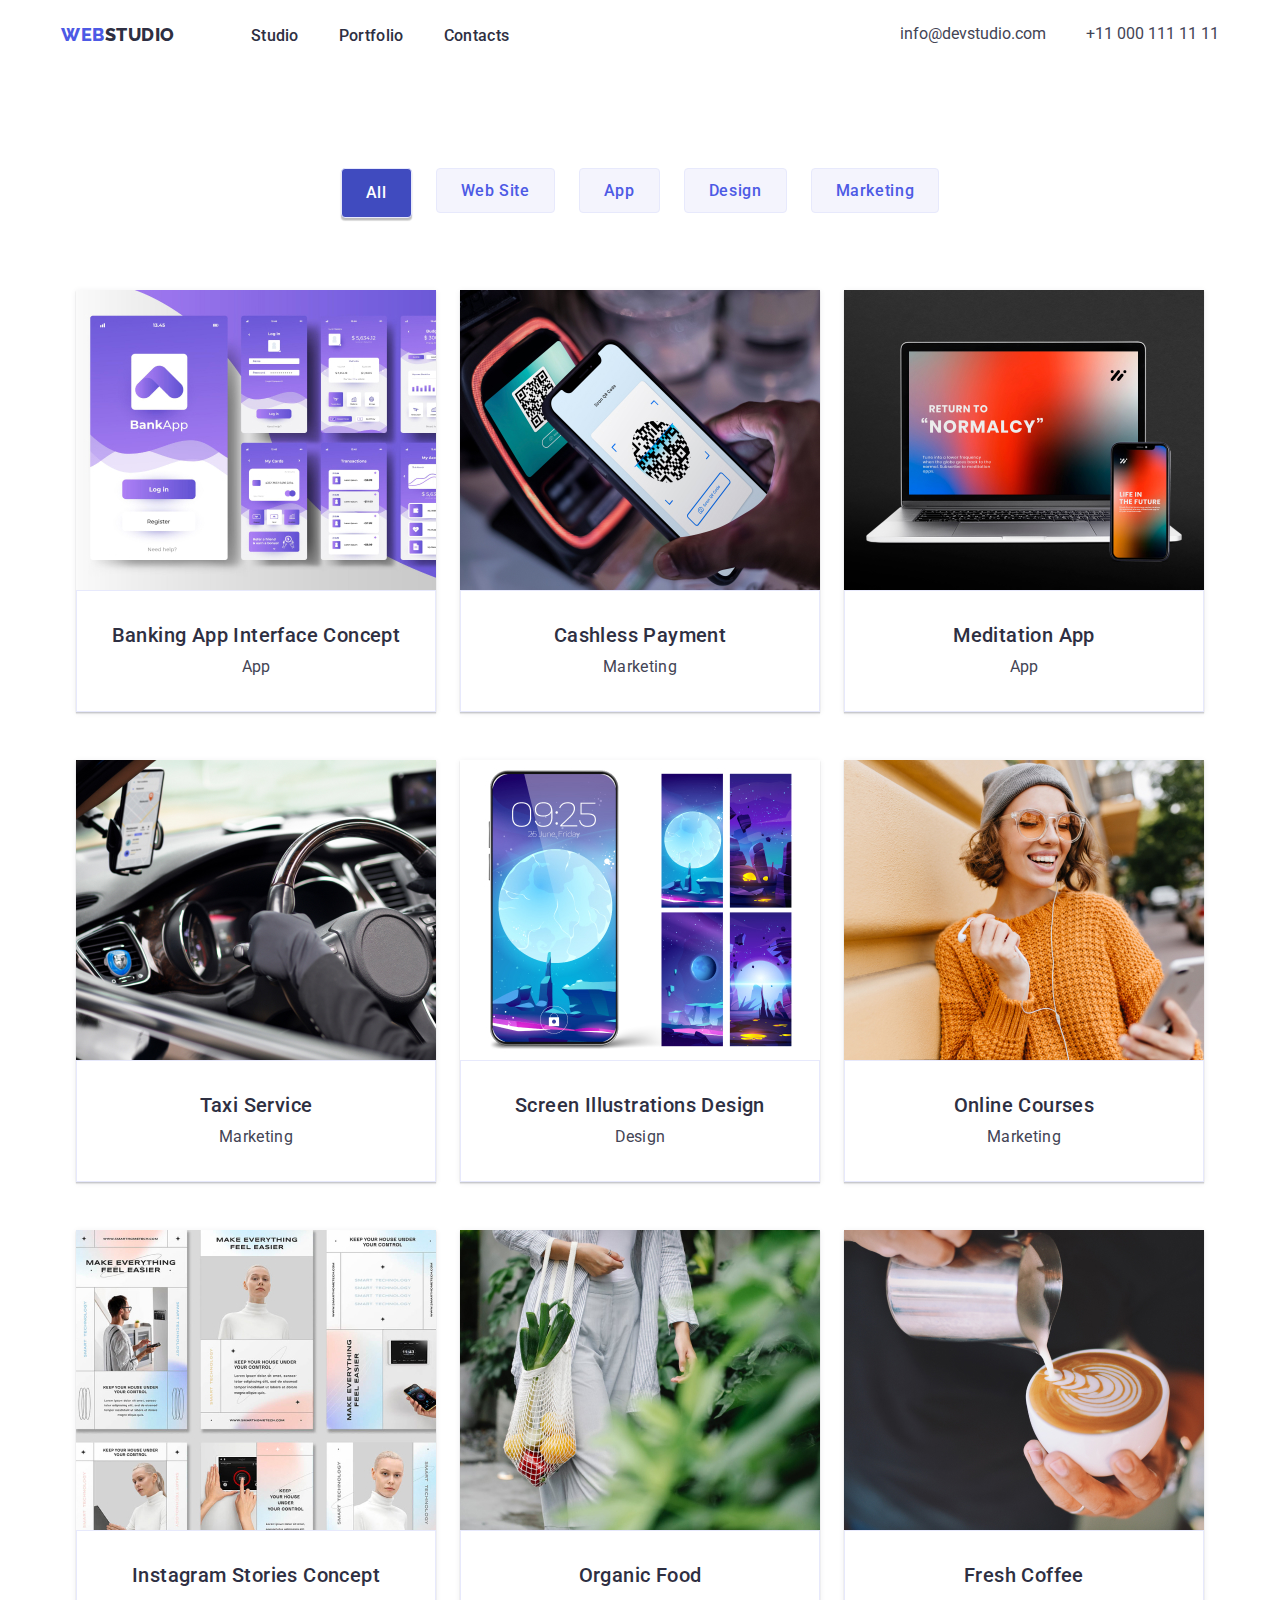
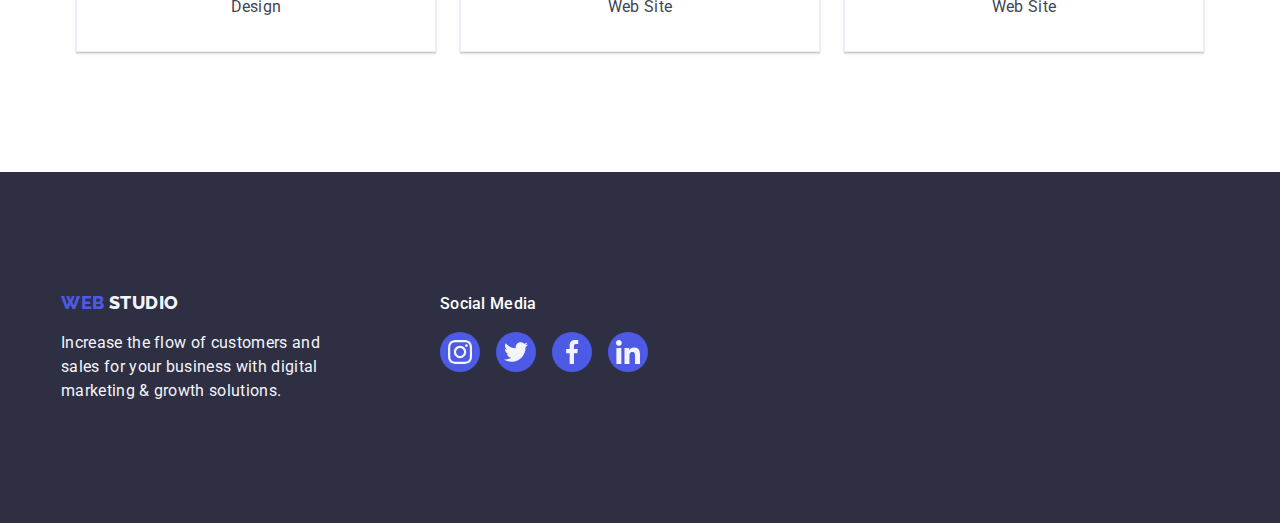
==== portfolio.html @ 4dd25c60 "Update" ====
<!DOCTYPE html>
<html lang="en">
<head>
    <meta charset="UTF-8">
    <meta name="viewport" content="width=device-width, initial-scale=1.0">
    <title>Portfolio</title>
    <link rel="stylesheet" href="css/styles.css">
    <link rel="preconnect" href="https://fonts.googleapis.com">
    <link rel="preconnect" href="https://fonts.gstatic.com" crossorigin>
    <link href="https://fonts.googleapis.com/css2?family=Raleway:wght@800&family=Roboto:wght@400;500;700;900&display=swap" rel="stylesheet">
    <link rel="stylesheet" href="node_modules/modern-normalize/modern-normalize.css">   
</head>
<body class="portfolio">

    <!--Header Section-->
    <header class="header">
        <div class="container main-header-container">
                <nav class="nav">
                    <a href="index.html" class="nav-logo">
                    <span class="iris-logo">Web</span>Studio
                    </a>
                    <ul class="nav-list">
                        <li class="nav-list-item"><a href="index.html" class="nav-list-item-link">Studio</a></li>
                        <li class="nav-list-item"><a href="portfolio.html" class="nav-list-item-link">Portfolio</a></li>
                        <li class="nav-list-item"><a href="/" class="nav-list-item-link">Contacts</a></li>
                    </ul>
                </nav>
                <address class="address">
                    <ul class="address-contacts-list">
                        <li class="address-contact-list-item1"><a href="emailto:info@devstudio.com" class="address-contact-item-link">info@devstudio.com</a></li>
                        <li class="address-contact-list-item"><a href="tel:+110001111111" class="address-contact-item-link">+11 000 111 11 11</a></li>
                    </ul>
                </address>
        </div>

    </header>

<!--Main Section-->
    <main>
        
        <section class="filter-button-wrap">
                <div class="container button-container">
                    <ul class="filter-buttons-list">
                        <li class="filter-buttons-list-item"><button type="button" class="filter-button-item active">All</button></li>
                        <li class="filter-buttons-list-item"><button type="button" class="filter-button-item">Web Site</button></li>
                        <li class="filter-buttons-list-item"><button type="button" class="filter-button-item">App</button></li>
                        <li class="filter-buttons-list-item"><button type="button" class="filter-button-item">Design</button></li>
                        <li class="filter-buttons-list-item"><button type="button" class="filter-button-item">Marketing</button></li>
                    </ul>
                </div>
        </section>

        <section class="section-portfolio-features">
            <div class="container feature-list-container">
                
                    <ul class="portfolio-features-list">
                        
                            <li class="portfolio-features-list-item">
                                <figure class="portfolio-figure">
                                    <img class="features-list-img" src="image/img.jpg" alt="bank app" width="360">
                                    <figcaption>14 Stylish and User-Friendly App Design Concepts · Task Manager App · 
                                        Calorie Tracker App · Exotic Fruit Ecommerce App · Cloud Storage App</figcaption>
                                    </figure> 
                                <div class="portfolio-feature-content">
                                    <h3 class="portfolio-feature-title">Banking App Interface Concept</h3>
                                    <p class="portfolio-feature-designation">App</p>
                                </div>
                            </li>
                        
                        
                            <li class="portfolio-features-list-item"> 
                                <figure class="portfolio-figure">
                                    <img class="features-list-img" src="image/img2.jpg" alt="bank app" width="360">
                                    <figcaption>14 Stylish and User-Friendly App Design Concepts · Task Manager App · 
                                        Calorie Tracker App · Exotic Fruit Ecommerce App · Cloud Storage App</figcaption>
                                    </figure> 
                                <div class="portfolio-feature-content">
                                    <h3 class="portfolio-feature-title">Cashless Payment</h3>
                                    <p class="portfolio-feature-designation">Marketing</p>
                                </div>
                            </li>
                        
                        
                            <li class="portfolio-features-list-item"> 
                                <figure class="portfolio-figure">
                                    <img class="features-list-img" src="image/img3.jpg" alt="bank app" width="360">
                                    <figcaption>14 Stylish and User-Friendly App Design Concepts · Task Manager App · 
                                        Calorie Tracker App · Exotic Fruit Ecommerce App · Cloud Storage App</figcaption>
                                    </figure>
                                <div class="portfolio-feature-content">
                                    <h3 class="portfolio-feature-title">Meditation App</h3>
                                    <p class="portfolio-feature-designation">App</p>
                                </div>
                            </li>
                        
            
                        
                            <li class="portfolio-features-list-item"> 
                                <figure class="portfolio-figure">
                                    <img class="features-list-img" src="image/img4.jpg" alt="bank app" width="360">
                                    <figcaption>14 Stylish and User-Friendly App Design Concepts · Task Manager App · 
                                        Calorie Tracker App · Exotic Fruit Ecommerce App · Cloud Storage App</figcaption>
                                    </figure>
                                <div class="portfolio-feature-content">
                                    <h3 class="portfolio-feature-title">Taxi Service</h3>
                                    <p class="portfolio-feature-designation">Marketing</p>
                                </div>
                            </li>
                        
                        
                            <li class="portfolio-features-list-item"> 
                                <figure class="portfolio-figure">
                                    <img class="features-list-img" src="image/img5.jpg" alt="bank app" width="360">
                                    <figcaption>14 Stylish and User-Friendly App Design Concepts · Task Manager App · 
                                        Calorie Tracker App · Exotic Fruit Ecommerce App · Cloud Storage App</figcaption>
                                    </figure>
                                <div class="portfolio-feature-content"> 
                                    <h3 class="portfolio-feature-title">Screen Illustrations Design</h3>
                                    <p class="portfolio-feature-designation">Design</p>
                                </div>
                            </li>
                        
                        
                            <li class="portfolio-features-list-item"> 
                                <figure class="portfolio-figure">
                                    <img class="features-list-img" src="image/img6.jpg" alt="bank app" width="360">
                                    <figcaption>14 Stylish and User-Friendly App Design Concepts · Task Manager App · 
                                        Calorie Tracker App · Exotic Fruit Ecommerce App · Cloud Storage App</figcaption>
                                    </figure>
                                <div class="portfolio-feature-content">
                                    <h3 class="portfolio-feature-title">Online Courses</h3>
                                    <p class="portfolio-feature-designation">Marketing</p>
                                </div>
                            </li>                        
                                         
                       
                                <li class="portfolio-features-list-item"> 
                                    <figure class="portfolio-figure">
                                        <img class="features-list-img" src="image/img7.jpg" alt="bank app" width="360">
                                        <figcaption>14 Stylish and User-Friendly App Design Concepts · Task Manager App · 
                                            Calorie Tracker App · Exotic Fruit Ecommerce App · Cloud Storage App</figcaption>
                                        </figure>
                                    <div class="portfolio-feature-content">
                                        <h3 class="portfolio-feature-title">Instagram Stories Concept</h3>
                                             <p class="portfolio-feature-designation">Design</p>
                                    </div>
                                </li>
                            
                           
                                <li class="portfolio-features-list-item"> 
                                    <figure class="portfolio-figure">
                                        <img class="features-list-img" src="image/img8.jpg" alt="bank app" width="360">
                                        <figcaption>14 Stylish and User-Friendly App Design Concepts · Task Manager App · 
                                            Calorie Tracker App · Exotic Fruit Ecommerce App · Cloud Storage App</figcaption>
                                        </figure>
                                    <div class="portfolio-feature-content">
                                        <h3 class="portfolio-feature-title">Organic Food</h3>
                                        <p class="portfolio-feature-designation">Web Site</p>
                                    </div>
                                </li>
                            
                            
                                <li class="portfolio-features-list-item"> 
                                    <figure class="portfolio-figure">
                                        <img class="features-list-img" src="image/img9.jpg" alt="bank app" width="360">
                                        <figcaption>14 Stylish and User-Friendly App Design Concepts · Task Manager App · 
                                            Calorie Tracker App · Exotic Fruit Ecommerce App · Cloud Storage App</figcaption>
                                        </figure>
                                    <div class="portfolio-feature-content">
                                        <h3 class="portfolio-feature-title">Fresh Coffee</h3>
                                        <p class="portfolio-feature-designation">Web Site</p>
                                    </div>
                                </li>              
                 </ul>
            </div>

        </section>

       



    </main>

<!--Footer Section-->
<footer class="footer">     
    <div class="container footer-container">
        <div>
            <a href="index.html" class="nav-logo-footer">
            <span class="iris-logo">Web</span>
            <span class="white-logo">Studio</span>
            </a>
            
            <p class="footer-paragraph">Increase the flow of customers and<br>
                    sales for your business with digital<br>
                    marketing & growth solutions.</p>
        </div>
        <div>
            <h2 class="social-media-footer">Social Media</h2>
            <ul class="social-media-footer-list">
                <li class="social-media-icon-footer"><svg class="social-media-svg-footer"><use href="./icons.svg#instagram-footer"></use></svg></li>
                <li class="social-media-icon-footer"><svg class="social-media-svg-footer"><use href="./icons.svg#twitter-footer"></use></svg></li>
                <li class="social-media-icon-footer"><svg class="social-media-svg-footer"><use href="./icons.svg#facebook-footer"></use></svg></li>
                <li class="social-media-icon-footer"><svg class="social-media-svg-footer"><use href="./icons.svg#linkedin-footer"></use></svg></li>
            </ul>
        </div>

    </div>

    


</footer>

</body>
</html>
---- css/styles.css ----
* {
    margin: 0;
    padding: 0;
    box-sizing: border-box;
}

:root  {
    --iris: #4D5AE5;
    --ocean: #404BBF;
    --navyblue: #2E2F42;
    --green: #31D0AA;
    --slate: #434455;
    --lightslate: #8E8F99;
    --cornflower: #E7E9FC;
    --cloud: #F4F4FD;
    --navyblue-modal: rgba(46, 47, 66, 0.40);
    --grey: rgba(46, 47, 66, 0.70);
    --white: #FFF;
    --navyblue-modal: rgba(46, 47, 66, 0.40);
    --lightgray: #F4F4FD;

    --transition-duration: 250ms;
}

button{
    font-family: inherit;
    cursor: pointer;
    border: unset;
    outline: none;
}

figure{
    margin: 0;
}

img{
    display: block;
    max-width: 100%;
    height: auto;
}

ul {
    list-style-type: none;
}

address{
    font-style: normal;
}


.container{
    width: 1158px;
    margin: auto;
}

body{
    font-family: 'Roboto', sans-serif;
}

.nav-logo{
    color: var(--navyblue);
font-family: Raleway;
font-size: 18px;
font-weight: 800;
line-height: 21px; /* 116.667% */
letter-spacing: 0.54px;
text-transform: uppercase;
text-decoration: none;
}


.iris-logo{
    color: var(--iris);
}



.nav-list{
    display: flex;
    gap: 40px;
}

.nav-list-item{
    position: relative;
}

.nav-list-item-link{
    text-decoration: none;
    color: var(--navyblue);
    font-size: 16px;
font-weight: 500;
line-height: 24px; /* 150% */
letter-spacing: 0.32px;
}

.address-contact-item-link{
    text-decoration: none;
    color: var(--slate);
}


.container.main-header-container{
    display: flex;
    justify-content: space-between;
}

.nav-list{
    display: inline-flex; 
}


.address-contacts-list{
    display: inline-flex;
    gap: 40px;
}



.header{
    padding: 24px 0;
}

nav{
    display: flex;
    gap: 76px;
}

.section{
    padding: 120px 0;
}

.section-services{
    padding-top: 0;
}

.section-title-heading{    
font-size: 56px;
font-weight: 700;
line-height: 60px; 
letter-spacing: 1.12px;
margin-bottom: 48px;
color: var(--white);
}

.section-hero {
    background: linear-gradient(rgba(46, 47, 66, 0.70), rgba(46, 47, 66, 0.70)), url(../image/bg-hero.jpg);
    background-repeat: no-repeat;
    background-size: cover;
    padding: 0;
    margin: 0 auto;
}




.heading-hero{
    text-align: center;
    padding: 188px 0;
}




.section-hero button{
    text-transform: capitalize;
    color: var(--white);
    background-color: var(--iris);
    border-radius: 4px;
    box-shadow: 0px 4px 4px 0px rgba(0, 0, 0, 0.15);
    font-size: 16px;
    font-style: normal;
    font-weight: 500;
    line-height: 24px;
    padding: 16px 32px;
}

.order-button:hover{
    background-color: var(--ocean);
}

.features-list-item{
    display: inline-block; 
}

.features-list{
    display: flex;
    gap: 24px;
    justify-content: center;
}

.feature-list-title{
font-size: 20px;
font-weight: 500;
line-height: 24px; /* 120% */
letter-spacing: 0.4px;
color: var(--navyblue);
margin-bottom: 8px;
}

.features-list-description{
font-size: 16px;
line-height: 24px; /* 150% */
letter-spacing: 0.32px;
color: var(--slate);
}

.section-title{
    color: var(--navyblue);
text-align: center;
font-size: 36px;
font-weight: 700;
line-height: 40px; /* 111.111% */
letter-spacing: 0.72px;
text-transform: capitalize;
margin-bottom: 72px;
}

.services-list{
    display: flex;
    justify-content: center;
    gap: 24px;
}



.section.section-team{
    background-color: var(--lightgray);
}



.team-list-item{
    display: inline-block;
    border-radius: 0px 0px 4px 4px;
    background: var(--WHITE, #FFF);
    box-shadow: 0px 2px 1px 0px rgba(46, 47, 66, 0.08), 0px 1px 1px 0px rgba(46, 47, 66, 0.16), 0px 1px 6px 0px rgba(46, 47, 66, 0.08);
}

.team-list{
    display: flex;
    gap: 24px;
    justify-content: center;
}



.team-member{
font-size: 20px;
font-weight: 500;
line-height: 24px; /* 120% */
letter-spacing: 0.4px;
color: var(--navyblue);
text-align: center;
margin-bottom: 8px;
}

.team-member-content{
    padding: 32px 0;
}


.team-position{
    color: var(--slate);
text-align: center;
font-size: 16px;
line-height: 24px; /* 150% */
letter-spacing: 0.32px;
margin-bottom: 8px;
}

.portfolio-feature-title{
    font-size: 20px;
font-weight: 500;
line-height: 24px; /* 120% */
letter-spacing: 0.4px;
color: var(--navyblue)
}

.portfolio-feature-designation{
    font-size: 16px;
    line-height: 24px; /* 150% */
    letter-spacing: 0.32px;
    color: var(--slate) 
}



.iris-logo{
    color: var(--iris);
    font-family: Raleway;
    font-size: 18px;
    font-weight: 800;
    line-height: 21px; /* 116.667% */
    letter-spacing: 0.54px;
    text-transform: uppercase;
}

.nav-logo-footer{
    text-decoration: none;
    
}

.white-logo{
    color: var(--cloud);
font-family: Raleway;
font-size: 18px;
font-weight: 800;
line-height: 21px; /* 116.667% */
letter-spacing: 0.54px;
text-transform: uppercase;
}

.footer-paragraph{
    color: var(--cloud);
font-size: 16px;
line-height: 24px; /* 150% */
letter-spacing: 0.32px;
margin-top: 17.5px;
}

.footer{
    background: var(--navyblue);
    padding: 120px 0px;
}

.social-media-icon-footer{
    display: inline-flex;
}

.footer-container{
    display: flex;
    gap: 120px;
}

.social-media-footer{
    color: var(--WHITE, #FFF);
font-family: Roboto;
font-size: 16px;
font-weight: 500;
line-height: 24px; /* 150% */
letter-spacing: 0.32px;
}




.filter-button-item.active{
    border-radius: 4px;
background: var(--ocean);
box-shadow: 0px 2px 2px 0px rgba(0, 0, 0, 0.12), 0px 2px 1px 0px rgba(0, 0, 0, 0.08), 0px 3px 1px 0px rgba(0, 0, 0, 0.10);
color: var(--cornflower);
color: var(--white, #FFF);
text-align: center;
font-family: Roboto;
font-size: 16px;
font-weight: 500;
line-height: 24px; /* 150% */
letter-spacing: 0.64px;
padding: 12px 24px;

}

.filter-button-item{
    border-radius: 4px;
border: 1px solid var(--cornflower, #E7E9FC);
background: var(--cloud, #F4F4FD);
color: var(--iris, #4D5AE5);
text-align: center;
font-size: 16px;
font-weight: 500;
padding: 12px 24px;
letter-spacing: 0.64px;

}



.filter-buttons-list{
    display: flex;
    justify-content: center;
    gap: 24px;
}

.filter-button-wrap{
    padding: 96px 0 72px;
}

.portfolio-feature-content{
    padding: 32px 16px;
    border: 1px solid var(--CORNFLOWER, #E7E9FC);
}

.portfolio-feature-content:hover{
    box-shadow: 0px 2px 1px 0px rgba(46, 47, 66, 0.08), 0px 1px 1px 0px rgba(46, 47, 66, 0.16), 0px 1px 6px 0px rgba(46, 47, 66, 0.08);
}

.portfolio-feature-title{
    margin-bottom: 8px;
}

.portfolio-features-list-item{
    display: inline-block;
    background: var(--WHITE, #FFF);
}

.section-portfolio-features{
    padding-bottom: 120px;
}

.portfolio-features-list{
    display: flex;
    justify-content: center;
    flex-wrap: wrap;
    row-gap: 48px;
    column-gap: 24px;
}

.portfolio-features-list-item:nth-child(3){
    margin-right: 0;
}

.portfolio-features-list-item:nth-child(6){
    margin-right: 0;
}

.portfolio-features-list-item:nth-child(9){
    margin-right: 0;
}



.filter-button-item:hover,
.top-buttons button:focus{
    color: var(--white);
    background-color: var(--ocean);
    box-shadow: 0px 2px 2px 0px rgba(0, 0, 0, 0.12), 0px 2px 1px 0px rgba(0, 0, 0, 0.08), 0px 3px 1px 0px rgba(0, 0, 0, 0.10);
}


.feature-icon{
    width: 264px;
    height: 112px;
    background-color: var(--cloud);
    margin-bottom: 8px;
    padding: 24px 100px;
}


.social-media-icon{
    width: 40px;
    height: 40px;
    background-color: var(--iris);
    padding: 12px;
    border-radius: 50%;
}

.cutomer-list-svg{
    width: 104px;
    height: 56px;
}

.social-media-icon-footer{
    width: 40px;
    height: 40px;
    flex-wrap: wrap;
    column-gap: 16px;
}


.social-media{
    display: flex;
    justify-content: center;
    align-items: center;
    gap: 24px;
}

.social-media-footer{
    margin-bottom: 16px;
}

.social-media-footer-list{
    display: flex;
    justify-content: center;
    flex-wrap: wrap;
    column-gap: 16px;
}

.social-media-icon-footer{
    background-color: var(--iris);
    padding: 8px;
    border-radius: 50%;
    justify-content: center;
    align-items: center;
}

.section-customer{
    padding: 120px 0;
}

.social-media-icon:hover{
    background-color: var(--ocean);
}







.customer-list-svg{
    width: 104px;
    height: 56px;
    display: block;
    fill: currentColor;
    
}

.customer-list{
    display: flex;
    gap: 24px;
    justify-content: center;
}

.customer-list-item{
    border: solid 1px var(--lightslate);
    padding: 16px 32px;
    border-radius: 4px;
    color: var(--lightslate);
}

.customer-list-item:hover{
    border-color: var(--ocean);
    
}

.customer-icon-item-link{
    fill: var(--lightslate);
}

.customer-list-item:hover .customer-icon-item-link{
    color: var(--ocean);
}

.




.social-media-icon:hover{
    background-color: var(--ocean);
}

.social-media-icon-footer:hover{
    background-color: var(--green);
}


.nav-list-item-link::after{
    content: '';
    height: 4px;
    width: 0;
    background-color: var(--ocean);
    border-radius: 2px;
    position: absolute;
    left: 0;
    bottom: -25px;
}

.nav-list-item:hover .nav-list-item-link::after{
    width: 100%;

}

.nav-list-item:hover .nav-list-item-link{
    color: var(--ocean);
}

.address-contact-item-link:hover{
    color: var(--ocean);
}










.portfolio-features-list-item{
    display: inline-block;
    text-align: center;
    box-shadow: 0px 2px 1px 0px rgba(46, 47, 66, 0.08), 0px 1px 1px 0px rgba(46, 47, 66, 0.16), 0px 1px 6px 0px rgba(46, 47, 66, 0.08);
    transition: box-shadow var(--transition-duration);
}

.portfolio-features-list-item:hover{
    box-shadow: 0 0 3px 3px rgba(0,0,0,0.15);
}

.portfolio-features-list-item:hover figcaption{
    transform: translateY(0);
}

.portfolio-figure{
    position: relative;
    width: 100%;
    height: 300px;
    overflow: hidden;
}

.features-list-img{
    display: block;
    width: 100%;
    height: 100%;
    object-fit: cover;
    object-position: center;
}

.portfolio-figure figcaption{
    position: absolute;
    top: 0;
    left: 0;
    width: 100%;
    height: 100%;
    background-color:var(--iris);
    padding: 0 24px;
    color: var(--white);
    text-align: left;
    align-items: center;
    display: flex;
    transition: transform var(--transition-duration)cubic-bezier(0.4, 0, 0.2, 1);
    transform: translateY(100%);
}

.modal{
    background-color: rgba(0, 0, 0, 0.5);
    position: fixed;
    display: flex;
    align-items: center;
    justify-content: center;
    width: 100%;
    height: 100%;
    top: 0px;
    left: 0px;
    pointer-events: auto;
    opacity: 1;
    transition-property: visibility, opacity;
    transition-duration: var(--transition-duration);
    
}

.modal-content{
    width: 408px;
    height: 584px;
    margin: auto;
    box-shadow: 0px 2px 1px 0px rgba(0, 0, 0, 0.20), 0px 1px 3px 0px rgba(0, 0, 0, 0.12), 0px 1px 1px 0px rgba(0, 0, 0, 0.14);
    border-radius: 4px;
    background: var(--DAIRY, #FCFCFC);
    transform: none;
    transition: transform var(--transition-duration);
}

.modal-close{
    display: flex;
    align-items: center;
    justify-content: center;
    background-color: white;
    border: 0px;
    border-radius: 50%;
    width: 30px;
    height: 30px;
    position: relative;
    left: 90%;
    top: 24px;
    
}

.modal.is-hidden{
    visibility: hidden;
    opacity: 0;
    pointer-events: none;
}

.modal.is-hidden .modal-content{
    transform: translateY(-20px);
}
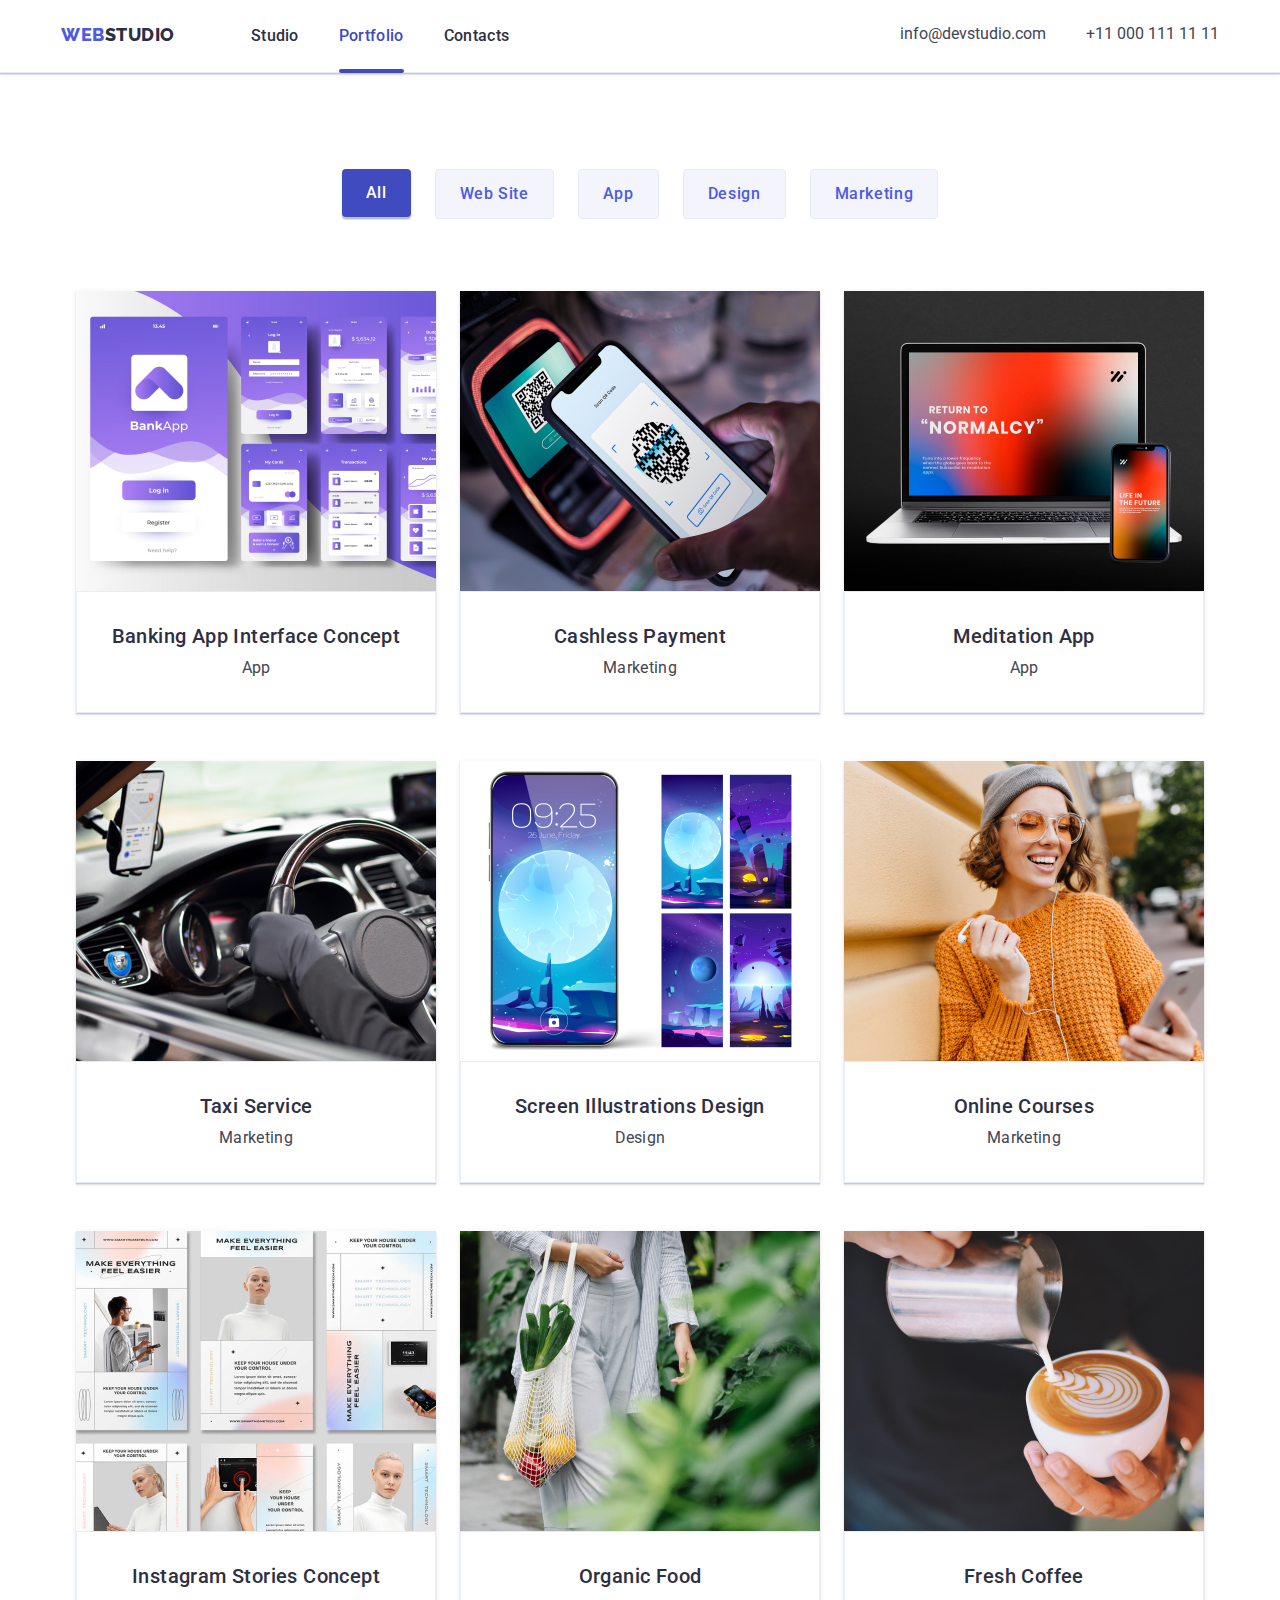
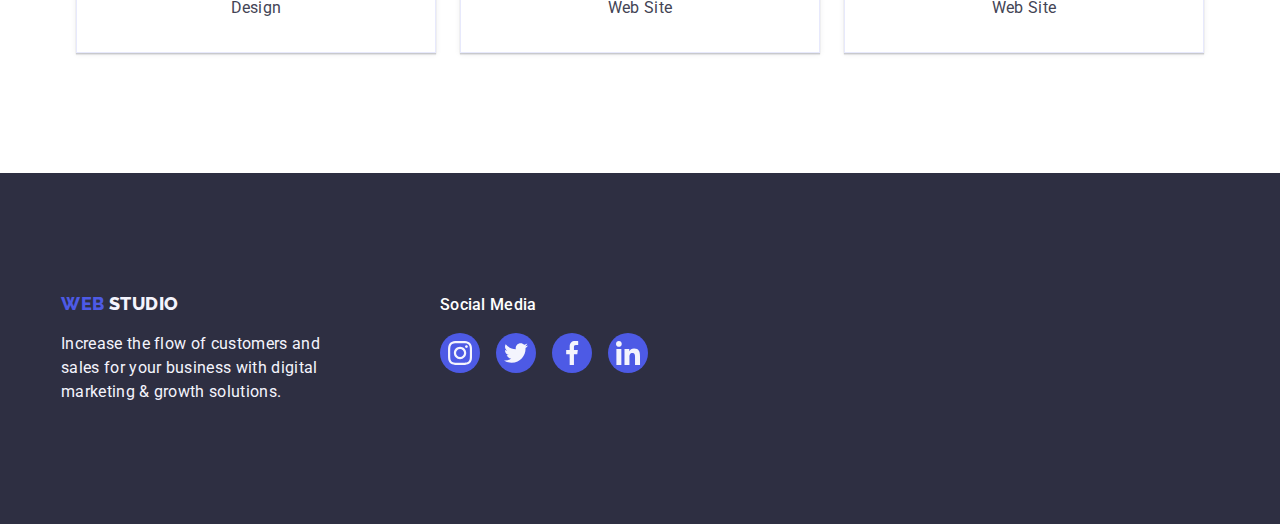
==== commit 4329215e: "update" ====
--- a/portfolio.html
+++ b/portfolio.html
@@ -21,7 +21,7 @@
                     </a>
                     <ul class="nav-list">
                         <li class="nav-list-item"><a href="index.html" class="nav-list-item-link">Studio</a></li>
-                        <li class="nav-list-item"><a href="portfolio.html" class="nav-list-item-link">Portfolio</a></li>
+                        <li class="nav-list-item"><a href="portfolio.html" class="nav-list-item-link active">Portfolio</a></li>
                         <li class="nav-list-item"><a href="/" class="nav-list-item-link">Contacts</a></li>
                     </ul>
                 </nav>
--- a/css/styles.css
+++ b/css/styles.css
@@ -57,6 +57,13 @@
     font-family: 'Roboto', sans-serif;
 }
 
+.header{
+    border-bottom: 1px solid var(--cornflower);
+    background: var(--white);
+    box-shadow: 0px 1px 6px 0px rgba(46, 47, 66, 0.08), 0px 1px 1px 0px rgba(46, 47, 66, 0.16), 0px 2px 1px 0px rgba(46, 47, 66, 0.08);
+
+}
+
 .nav-logo{
     color: var(--navyblue);
 font-family: Raleway;
@@ -84,6 +91,10 @@
     position: relative;
 }
 
+.nav-list-item-link.active{
+    color: var(--ocean);
+}
+
 .nav-list-item-link{
     text-decoration: none;
     color: var(--navyblue);
@@ -91,6 +102,7 @@
 font-weight: 500;
 line-height: 24px; /* 150% */
 letter-spacing: 0.32px;
+transition: var(--transition-duration);
 }
 
 .address-contact-item-link{
@@ -172,6 +184,7 @@
     font-weight: 500;
     line-height: 24px;
     padding: 16px 32px;
+    transition: var(--transition-duration);
 }
 
 .order-button:hover{
@@ -346,9 +359,9 @@
 
 .filter-button-item.active{
     border-radius: 4px;
+    border: var(--ocean);
 background: var(--ocean);
 box-shadow: 0px 2px 2px 0px rgba(0, 0, 0, 0.12), 0px 2px 1px 0px rgba(0, 0, 0, 0.08), 0px 3px 1px 0px rgba(0, 0, 0, 0.10);
-color: var(--cornflower);
 color: var(--white, #FFF);
 text-align: center;
 font-family: Roboto;
@@ -370,6 +383,8 @@
 font-weight: 500;
 padding: 12px 24px;
 letter-spacing: 0.64px;
+line-height: 24px;
+transition: var(--transition-duration);
 
 }
 
@@ -432,6 +447,7 @@
 .filter-button-item:hover,
 .top-buttons button:focus{
     color: var(--white);
+    border: var(--ocean);
     background-color: var(--ocean);
     box-shadow: 0px 2px 2px 0px rgba(0, 0, 0, 0.12), 0px 2px 1px 0px rgba(0, 0, 0, 0.08), 0px 3px 1px 0px rgba(0, 0, 0, 0.10);
 }
@@ -452,6 +468,7 @@
     background-color: var(--iris);
     padding: 12px;
     border-radius: 50%;
+    transition: var(--transition-duration);
 }
 
 .cutomer-list-svg{
@@ -491,6 +508,7 @@
     border-radius: 50%;
     justify-content: center;
     align-items: center;
+    transition: var(--transition-duration);
 }
 
 .section-customer{
@@ -512,6 +530,7 @@
     height: 56px;
     display: block;
     fill: currentColor;
+    transition: var(--transition-duration);
     
 }
 
@@ -526,6 +545,7 @@
     padding: 16px 32px;
     border-radius: 4px;
     color: var(--lightslate);
+    transition: var(--transition-duration);
 }
 
 .customer-list-item:hover{
@@ -564,6 +584,11 @@
     position: absolute;
     left: 0;
     bottom: -25px;
+    transition: var(--transition-duration);
+}
+
+.nav-list-item-link.active::after{
+    width: 100%;
 }
 
 .nav-list-item:hover .nav-list-item-link::after{
@@ -651,6 +676,11 @@
     
 }
 
+.close-button-icon{
+    fill: currentColor;
+    transition: var(--transition-duration);
+}
+
 .modal-content{
     width: 408px;
     height: 584px;
@@ -663,18 +693,29 @@
 }
 
 .modal-close{
-    display: flex;
     align-items: center;
     justify-content: center;
-    background-color: white;
-    border: 0px;
-    border-radius: 50%;
+    background-color: var(--cornflower);
     width: 30px;
     height: 30px;
     position: relative;
     left: 90%;
     top: 24px;
-    
+    border-radius: 50%;
+    padding: 3px;
+    transition: var(--transition-duration);
+    color: var(--navyblue);
+}
+
+.close-button-icon{
+    height: 24px;
+    width: 24px;
+}
+
+.modal-close:hover{
+    background: var(--ocean);
+    border-color: var(--ocean);
+    color: var(--cloud);
 }
 
 .modal.is-hidden{
